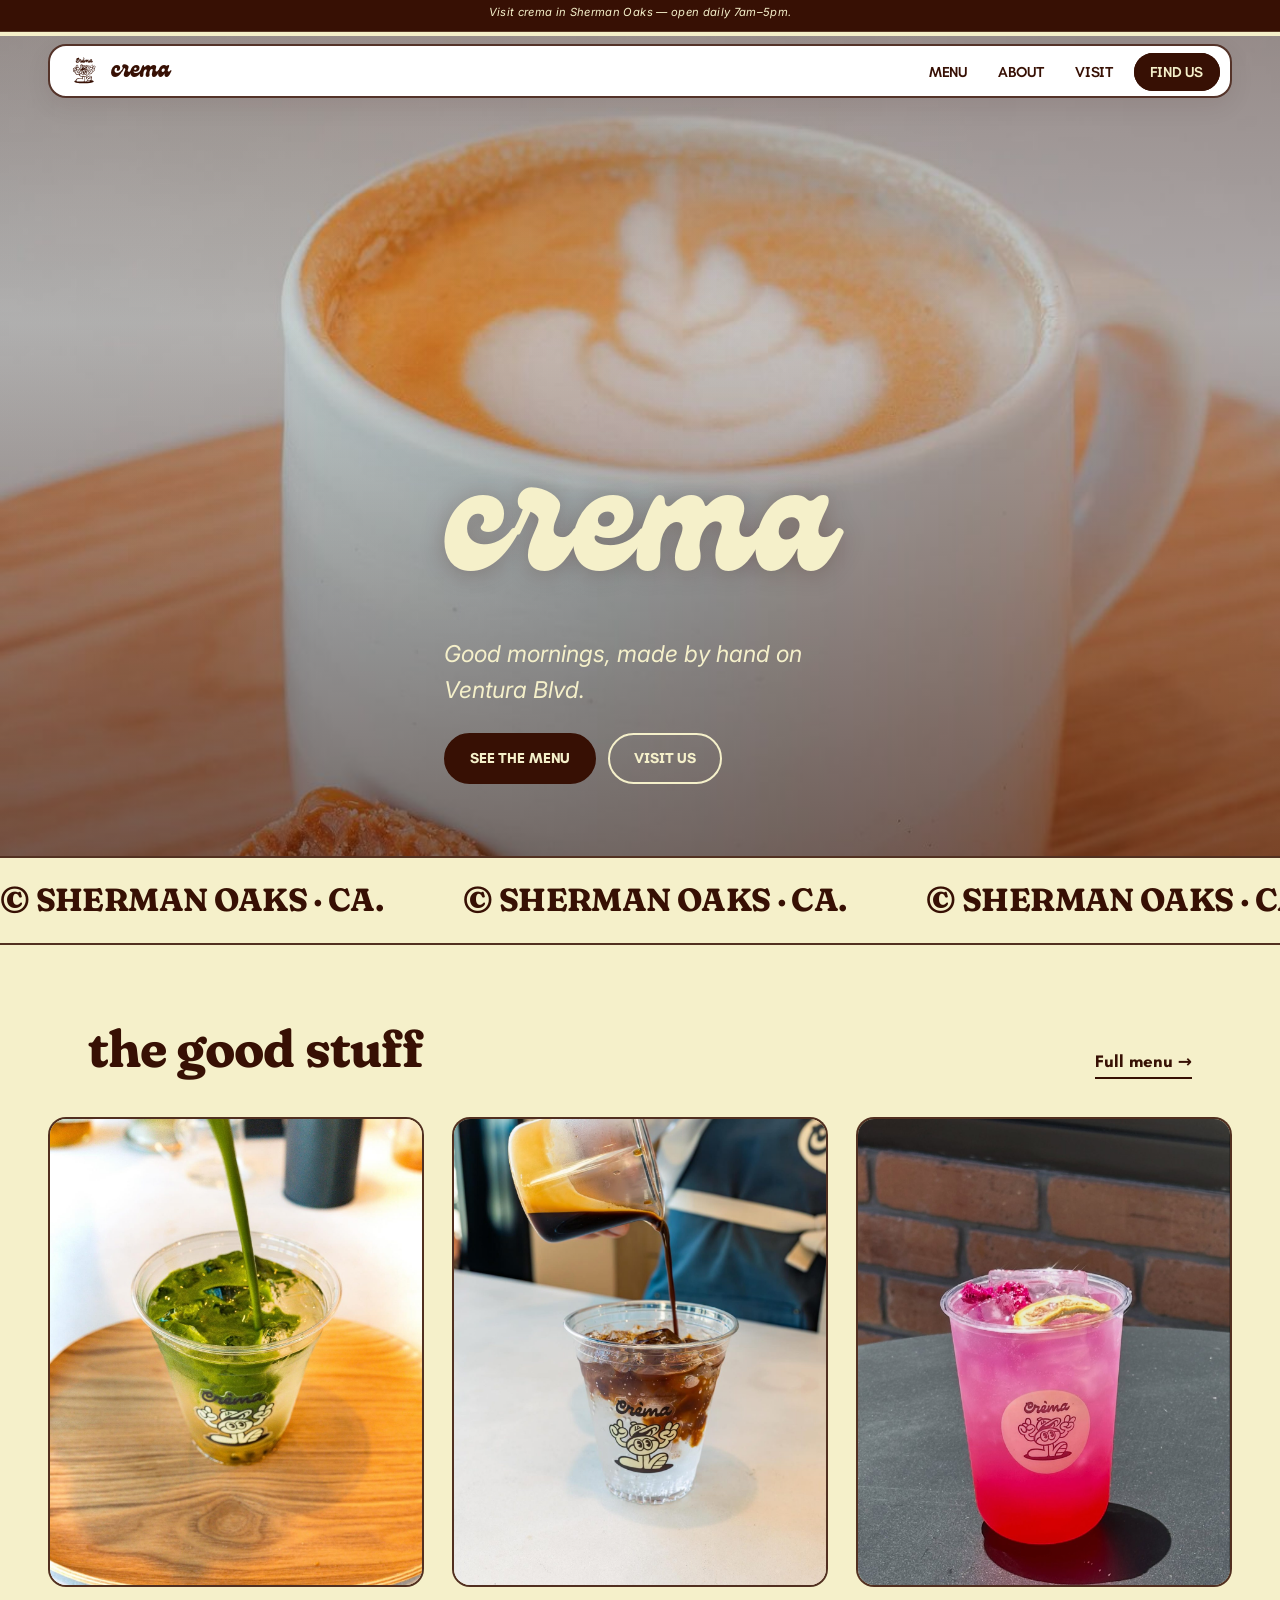
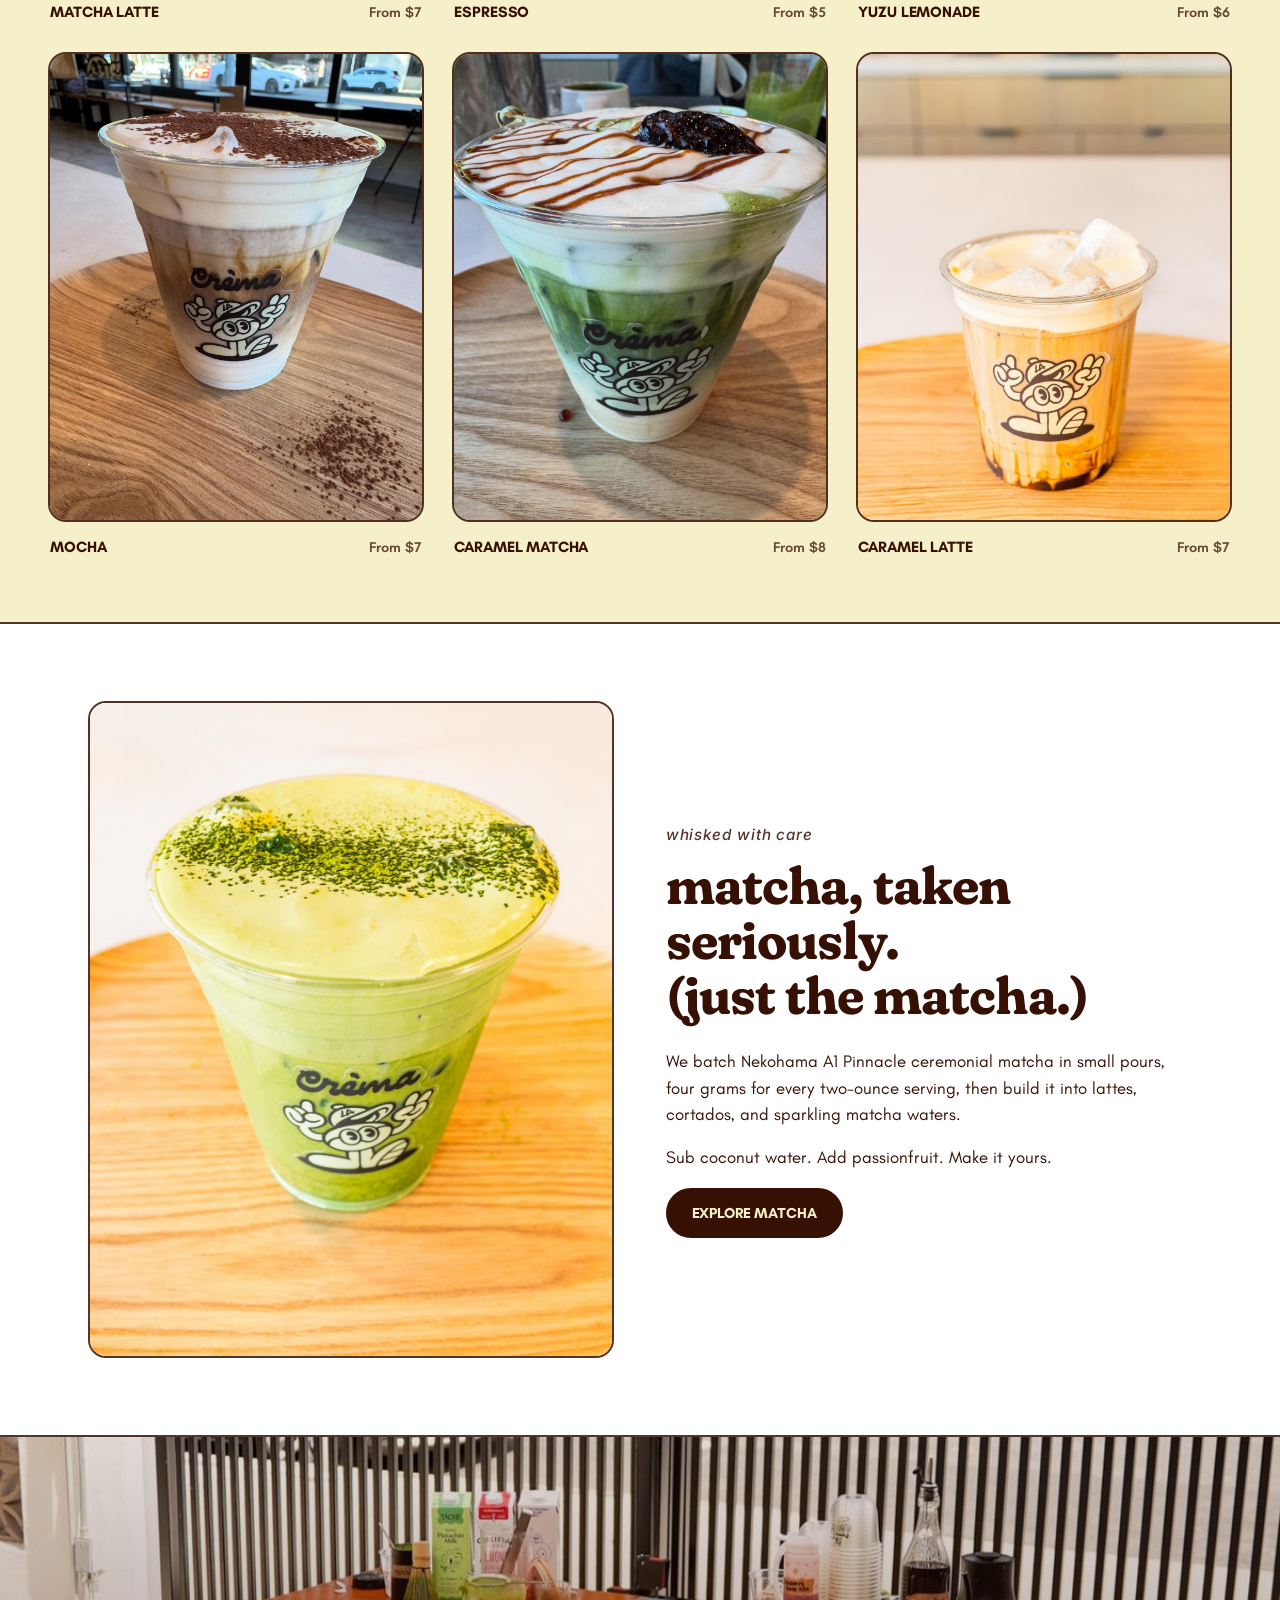
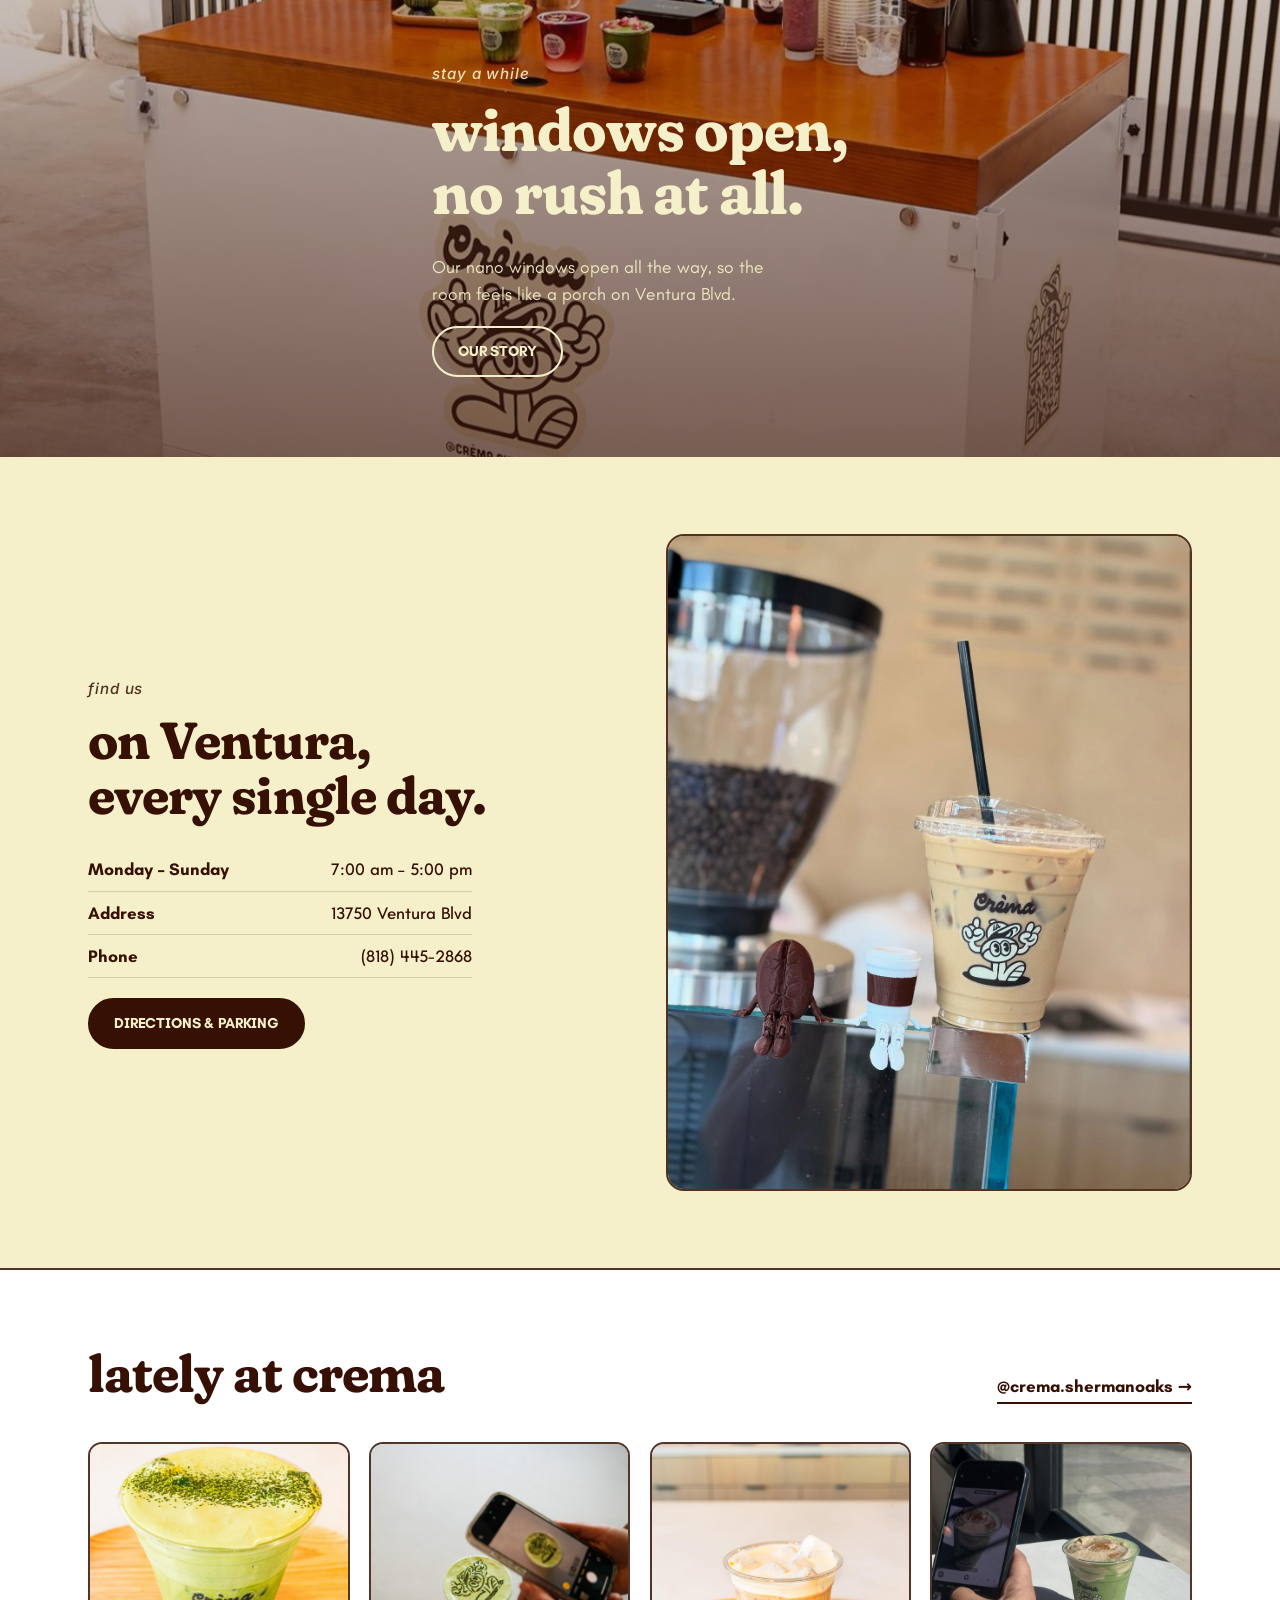
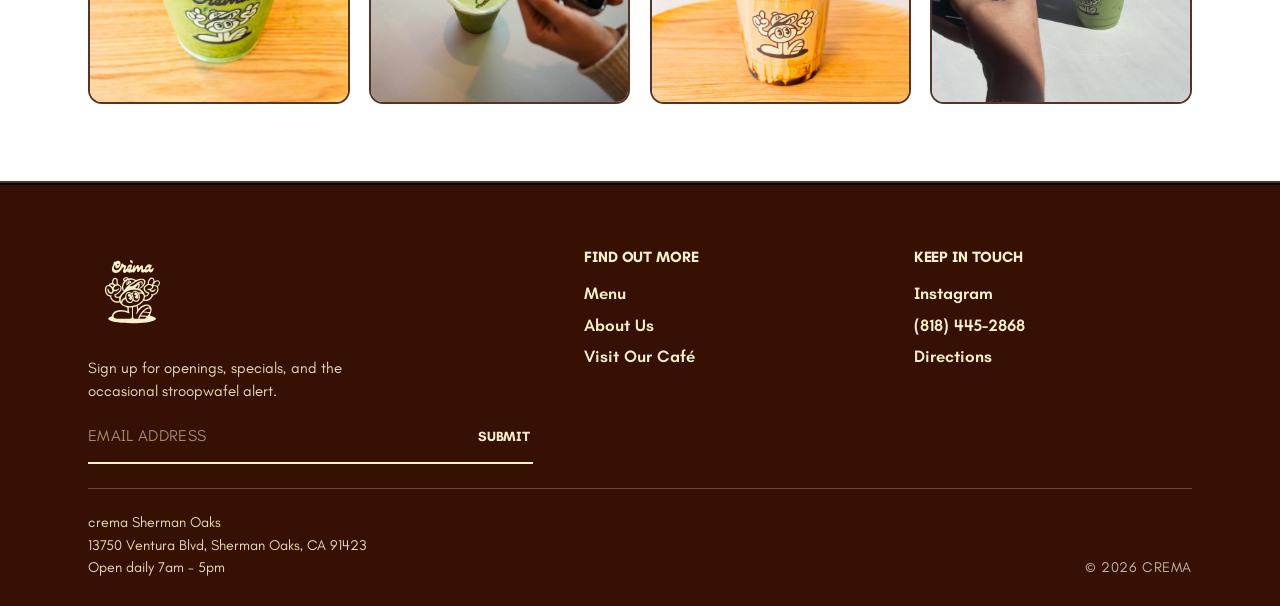
==== refresh/index.html @ 6b0bc4c7 "Split control/refresh A/B variants and polish the refresh UI - Keep the original site as /control/ (" ====
<!DOCTYPE html>
<html lang="en">
<head>
  <meta charset="UTF-8" />
  <meta name="viewport" content="width=device-width, initial-scale=1" />
  <title>crema · Sherman Oaks</title>
  <meta name="description" content="Visit crema in Sherman Oaks. Exceptional espresso, ceremonial matcha, and tea, poured with care at 13750 Ventura Blvd." />
  <link rel="icon" type="image/svg+xml" href="../assets/logo/letter-mark-mahogany.svg" />
  <link rel="stylesheet" href="css/styles.css" />
</head>
<body class="page-home">

  <!-- Announcement bar (cafe-matcha reference) -->
  <div class="announcement-bar" data-announcement-bar>
    <div class="announcement-bar__inner">
      <div class="announcement-bar__announcements">
        <div class="announcement is-active">
          <a href="visit.html" class="announcement__link">
            <em>Visit crema in Sherman Oaks — open daily 7am–5pm.</em>
          </a>
        </div>
        <div class="announcement">
          <a href="menu.html#matcha" class="announcement__link">
            <em>Ceremonial Nekohama matcha, whisked to order.</em>
          </a>
        </div>
        <div class="announcement">
          <a href="https://www.instagram.com/crema.shermanoaks/" class="announcement__link" target="_blank" rel="noopener">
            <em>Follow along @crema.shermanoaks</em>
          </a>
        </div>
      </div>
      <div class="announcement-bar__controls">
        <button type="button" class="announcement-btn" data-announcement-prev aria-label="Previous announcement">
          <svg width="18" height="18" viewBox="0 0 24 24" fill="none" stroke="currentColor" stroke-width="2" aria-hidden="true"><polyline points="15 18 9 12 15 6"></polyline></svg>
        </button>
        <button type="button" class="announcement-btn" data-announcement-next aria-label="Next announcement">
          <svg width="18" height="18" viewBox="0 0 24 24" fill="none" stroke="currentColor" stroke-width="2" aria-hidden="true"><polyline points="9 18 15 12 9 6"></polyline></svg>
        </button>
      </div>
    </div>
  </div>

  <header class="site-header">
    <nav class="navbar" aria-label="Main">
      <a class="brand" href="index.html">
        <img src="../assets/logo/combination-mark-mahogany.svg" alt="" aria-hidden="true" />
        <span class="brand-name">crema</span>
      </a>
      <button class="nav-toggle" aria-expanded="false" aria-controls="nav-links">Menu</button>
      <ul class="nav-links" id="nav-links">
        <li><a href="menu.html">Menu</a></li>
        <li><a href="about.html">About</a></li>
        <li><a href="visit.html">Visit</a></li>
        <li><a class="nav-cta" href="visit.html">Find Us</a></li>
      </ul>
    </nav>
  </header>

  <main>

    <!-- Full-bleed hero -->
    <section class="hero-bleed">
      <div class="hero-bleed__media">
        <img
          src="../assets/img/drink-flatwhite-stroopwafel.jpg"
          alt="A flat white with latte art beside a stroopwafel"
          width="1600"
          height="2000"
          fetchpriority="high"
        />
      </div>
      <div class="hero-bleed__shade" aria-hidden="true"></div>
      <div class="hero-bleed__content wrap">
        <h1 class="hero-bleed__brand brandmark">crema</h1>
        <p class="hero-bleed__lede">Good mornings, made by hand on Ventura Blvd.</p>
        <div class="btn-row">
          <a class="btn btn-solid" href="menu.html">See the menu</a>
          <a class="btn btn-ghost-light" href="visit.html">Visit us</a>
        </div>
      </div>
    </section>

    <!-- Scrolling banner -->
    <section class="scrolling-banner" aria-hidden="true">
      <div class="marquee">
        <div class="marquee-track">
          <div class="marquee-group">
            <span>© sherman oaks · ca.</span>
            <span>© sherman oaks · ca.</span>
            <span>© sherman oaks · ca.</span>
            <span>© sherman oaks · ca.</span>
            <span>© sherman oaks · ca.</span>
            <span>© sherman oaks · ca.</span>
            <span>© sherman oaks · ca.</span>
            <span>© sherman oaks · ca.</span>
          </div>
          <div class="marquee-group" aria-hidden="true">
            <span>© sherman oaks · ca.</span>
            <span>© sherman oaks · ca.</span>
            <span>© sherman oaks · ca.</span>
            <span>© sherman oaks · ca.</span>
            <span>© sherman oaks · ca.</span>
            <span>© sherman oaks · ca.</span>
            <span>© sherman oaks · ca.</span>
            <span>© sherman oaks · ca.</span>
          </div>
        </div>
      </div>
    </section>

    <!-- Featured drinks — product list / carousel -->
    <section class="section featured-collection">
      <div class="wrap">
        <div class="section-head">
          <h2>the good stuff</h2>
          <a class="more" href="menu.html">Full menu →</a>
        </div>
      </div>
      <div class="product-carousel" data-product-carousel>
        <div class="product-carousel__controls">
          <button type="button" class="carousel-btn" data-carousel-prev aria-label="Previous">
            <svg width="20" height="20" viewBox="0 0 24 24" fill="none" stroke="currentColor" stroke-width="2" aria-hidden="true"><polyline points="15 18 9 12 15 6"></polyline></svg>
          </button>
          <button type="button" class="carousel-btn" data-carousel-next aria-label="Next">
            <svg width="20" height="20" viewBox="0 0 24 24" fill="none" stroke="currentColor" stroke-width="2" aria-hidden="true"><polyline points="9 18 15 12 9 6"></polyline></svg>
          </button>
        </div>
        <div class="product-list product-list--per-row-3 product-list--per-row-mob-1 product-list--image-shape-portrait-45" data-carousel-track>
          <a class="product-block reveal" href="menu.html#matcha">
            <div class="product-block__image">
              <img src="../assets/img/drink-matcha-pour.jpg" alt="Ceremonial matcha being poured over ice" />
            </div>
            <div class="product-block__info">
              <h3 class="product-block__title">Matcha Latte</h3>
              <p class="product-block__meta">From $7</p>
            </div>
          </a>
          <a class="product-block reveal" href="menu.html#espresso">
            <div class="product-block__image">
              <img src="../assets/img/craft-espresso-pour.jpg" alt="A barista pouring a double espresso over ice" />
            </div>
            <div class="product-block__info">
              <h3 class="product-block__title">Espresso</h3>
              <p class="product-block__meta">From $5</p>
            </div>
          </a>
          <a class="product-block reveal" href="menu.html#tea">
            <div class="product-block__image">
              <img src="../assets/img/drink-pink-lemonade.jpg" alt="A bright pink yuzu lemonade with dried citrus" />
            </div>
            <div class="product-block__info">
              <h3 class="product-block__title">Yuzu Lemonade</h3>
              <p class="product-block__meta">From $6</p>
            </div>
          </a>
          <a class="product-block reveal" href="menu.html#espresso">
            <div class="product-block__image">
              <img src="../assets/img/drink-mocha-dusted.jpg" alt="An iced mocha dusted with cocoa" />
            </div>
            <div class="product-block__info">
              <h3 class="product-block__title">Mocha</h3>
              <p class="product-block__meta">From $7</p>
            </div>
          </a>
          <a class="product-block reveal" href="menu.html#matcha">
            <div class="product-block__image">
              <img src="../assets/img/drink-matcha-caramel-swirl.jpg" alt="A layered iced matcha with caramel drizzle" />
            </div>
            <div class="product-block__info">
              <h3 class="product-block__title">Caramel Matcha</h3>
              <p class="product-block__meta">From $8</p>
            </div>
          </a>
          <a class="product-block reveal" href="menu.html#espresso">
            <div class="product-block__image">
              <img src="../assets/img/drink-caramel-iced.jpg" alt="An iced caramel latte" />
            </div>
            <div class="product-block__info">
              <h3 class="product-block__title">Caramel Latte</h3>
              <p class="product-block__meta">From $7</p>
            </div>
          </a>
        </div>
      </div>
    </section>

    <!-- Matcha story -->
    <section class="section alt">
      <div class="wrap split">
        <div class="photo reveal">
          <img src="../assets/img/drink-matcha-dusted.jpg" alt="Iced matcha dusted with green tea powder" />
        </div>
        <div>
          <span class="kicker">whisked with care</span>
          <h2>matcha, taken seriously.<br />(just the matcha.)</h2>
          <p>We batch Nekohama A1 Pinnacle ceremonial matcha in small pours, four grams for every two-ounce serving, then build it into lattes, cortados, and sparkling matcha waters.</p>
          <p>Sub coconut water. Add passionfruit. Make it yours.</p>
          <a class="btn btn-solid" href="menu.html#matcha">Explore matcha</a>
        </div>
      </div>
    </section>

    <!-- Atmosphere band -->
    <section class="image-band">
      <div class="image-band__media">
        <img src="../assets/img/space-crema-cart.jpg" alt="The crema espresso cart outside the cafe" />
      </div>
      <div class="image-band__shade" aria-hidden="true"></div>
      <div class="image-band__content wrap">
        <span class="kicker light">stay a while</span>
        <h2>windows open,<br />no rush at all.</h2>
        <p>Our nano windows open all the way, so the room feels like a porch on Ventura Blvd.</p>
        <a class="btn btn-ghost-light" href="about.html">Our story</a>
      </div>
    </section>

    <!-- Visit teaser -->
    <section class="section">
      <div class="wrap split">
        <div>
          <span class="kicker">find us</span>
          <h2>on Ventura,<br />every single day.</h2>
          <ul class="hours">
            <li><strong>Monday – Sunday</strong><span>7:00 am – 5:00 pm</span></li>
            <li><strong>Address</strong><span>13750 Ventura Blvd</span></li>
            <li><strong>Phone</strong><span>(818) 445-2868</span></li>
          </ul>
          <a class="btn btn-solid" href="visit.html">Directions &amp; parking</a>
        </div>
        <div class="photo reveal">
          <img src="../assets/img/drink-iced-latte-counter.jpg" alt="An iced latte on the counter" />
        </div>
      </div>
    </section>

    <!-- Instagram strip -->
    <section class="section alt">
      <div class="wrap">
        <div class="section-head">
          <h2>lately at crema</h2>
          <a class="more" href="https://www.instagram.com/crema.shermanoaks/" target="_blank" rel="noopener">@crema.shermanoaks →</a>
        </div>
        <div class="strip">
          <a href="https://www.instagram.com/crema.shermanoaks/" target="_blank" rel="noopener"><img src="../assets/img/drink-matcha-dusted.jpg" alt="Iced matcha dusted with green tea powder" /></a>
          <a href="https://www.instagram.com/crema.shermanoaks/" target="_blank" rel="noopener"><img src="../assets/img/moment-matcha-photo.jpg" alt="A guest photographing their matcha" /></a>
          <a href="https://www.instagram.com/crema.shermanoaks/" target="_blank" rel="noopener"><img src="../assets/img/drink-caramel-iced.jpg" alt="An iced caramel latte" /></a>
          <a href="https://www.instagram.com/crema.shermanoaks/" target="_blank" rel="noopener"><img src="../assets/img/moment-phone-drink.jpg" alt="A drink photographed on a phone" /></a>
        </div>
      </div>
    </section>

  </main>

  <footer class="site-footer">
    <div class="footer-texture" aria-hidden="true"></div>
    <div class="wrap footer-inner">
      <div class="footer-main">
        <div class="footer-brand">
          <img src="../assets/logo/combination-mark-cream.svg" alt="crema" />
          <div class="newsletter">
            <p>Sign up for openings, specials, and the occasional stroopwafel alert.</p>
            <form>
              <input id="newsletter-email" type="email" placeholder="Email address" required aria-label="Email" />
              <button type="submit">Submit</button>
            </form>
          </div>
        </div>
        <div class="footer-col">
          <h4>Find Out More</h4>
          <ul>
            <li><a href="menu.html">Menu</a></li>
            <li><a href="about.html">About Us</a></li>
            <li><a href="visit.html">Visit Our Café</a></li>
          </ul>
        </div>
        <div class="footer-col">
          <h4>Keep In Touch</h4>
          <ul>
            <li><a href="https://www.instagram.com/crema.shermanoaks/" target="_blank" rel="noopener">Instagram</a></li>
            <li><a href="tel:+18184452868">(818) 445-2868</a></li>
            <li><a href="visit.html">Directions</a></li>
          </ul>
        </div>
      </div>
      <div class="footer-legal">
        <address>
          crema Sherman Oaks<br />
          13750 Ventura Blvd, Sherman Oaks, CA 91423<br />
          Open daily 7am – 5pm
        </address>
        <span class="copyright">© 2026 crema</span>
      </div>
    </div>
  </footer>

  <script src="js/main.js"></script>
</body>
</html>
---- refresh/css/styles.css ----
/* ============================================================
   crema · Sherman Oaks
   Hierarchy informed by cafe-matcha.com (announcement → header →
   full-bleed hero → scrolling banner → product list → footer),
   kept in crema's cream / mahogany system.
   ============================================================ */

/* ---------- Fonts ----------
   Fraunces carries the headings. It ships here as a variable font with the
   optical-size and weight axes live, while SOFT and WONK are baked in at
   100 and 1: those two are a brand decision, not something that should vary
   per element, and pinning them cut the file from 114KB to 73KB.

   SOFT 100 / WONK 1 is a deliberately different cut of Fraunces from the
   one on salonhestia.com (SOFT 0 / WONK 0), which is sharp and restrained.
   This one is rounded with canted terminals, so it rhymes with Genty's
   groovy wordmark and the mascot instead of reading as the same brand. */
@font-face {
  font-family: "Fraunces";
  src: url("../../assets/fonts/Fraunces.woff2") format("woff2");
  font-weight: 400 800;
  font-style: normal;
  font-display: swap;
}
/* Genty is the wordmark, and only the wordmark. It is a single-weight
   display face with no accented glyphs, so it is not a working heading
   font. Keeping it to the logo lockup is also what keeps its footprint
   smallest, which matters given it is licensed separately from the rest. */
@font-face {
  font-family: "Genty";
  src: url("../../assets/fonts/Genty.woff2") format("woff2");
  font-weight: 400;
  font-display: swap;
}
@font-face {
  font-family: "Teachers";
  src: url("../../assets/fonts/Teachers.woff2") format("woff2");
  font-weight: 400 800;
  font-style: normal;
  font-display: swap;
}
@font-face {
  font-family: "Teachers";
  src: url("../../assets/fonts/Teachers-Italic.woff2") format("woff2");
  font-weight: 400 800;
  font-style: italic;
  font-display: swap;
}
@font-face {
  font-family: "Inter Italic";
  src: url("../../assets/fonts/Inter-Italic.woff2") format("woff2");
  font-weight: 100 900;
  font-style: italic;
  font-display: swap;
}

/* ---------- Tokens ---------- */
:root {
  --cream: #F5F0CA;
  --mahogany: #371004;
  --white: #FFFFFF;
  --black: #000000;

  --ink: var(--mahogany);
  --line: rgba(55, 16, 4, 0.16);
  --line-strong: rgba(55, 16, 4, 0.85);

  --font-display: "Fraunces", Georgia, "Times New Roman", serif;
  --font-brand: "Genty", "Fraunces", Georgia, serif;
  --font-body: "Teachers", system-ui, sans-serif;
  --font-accent: "Inter Italic", "Teachers", sans-serif;

  --radius-lg: 18px;
  --radius-md: 14px;
  --radius-pill: 999px;

  --pad: clamp(1.25rem, 4vw, 3rem);
  --maxw: 1200px;
  --header-offset: 4.75rem;
}

/* ---------- Reset-ish ---------- */
*, *::before, *::after { box-sizing: border-box; }
html { scroll-behavior: smooth; }
body {
  margin: 0;
  background: var(--cream);
  color: var(--ink);
  font-family: var(--font-body);
  font-size: 1.0625rem;
  line-height: 1.55;
  -webkit-font-smoothing: antialiased;
}
img { max-width: 100%; display: block; }
a { color: inherit; }
button { font: inherit; color: inherit; }
h1, h2, h3, h4 {
  margin: 0 0 0.5em;
  font-family: var(--font-display);
  font-weight: 700;
  font-optical-sizing: auto;
  line-height: 1.05;
  letter-spacing: -0.015em;
}
h1 { letter-spacing: -0.022em; }
h2 { letter-spacing: -0.018em; }
h3, h4 { line-height: 1.15; letter-spacing: -0.01em; }
p { margin: 0 0 1em; }

.wrap { max-width: var(--maxw); margin-inline: auto; padding-inline: var(--pad); }

::selection { background: var(--mahogany); color: var(--cream); }

/* ---------- Type helpers ---------- */
.display {
  font-family: var(--font-display);
  font-weight: 700;
  font-optical-sizing: auto;
  letter-spacing: -0.02em;
}
.brandmark {
  font-family: var(--font-brand);
  font-weight: 400;
  letter-spacing: 0.01em;
}
.kicker {
  font-family: var(--font-accent);
  font-style: italic;
  font-weight: 500;
  font-size: 0.95rem;
  letter-spacing: 0.06em;
  text-transform: none;
  opacity: 0.85;
  margin-bottom: 0.75rem;
  display: inline-block;
}
.kicker.light { color: var(--cream); opacity: 0.9; }

/* ============================================================
   Announcement bar
   ============================================================ */
.announcement-bar {
  background: var(--mahogany);
  color: var(--cream);
  position: relative;
  z-index: 60;
  border-bottom: 1px solid rgba(245, 240, 202, 0.18);
}
.announcement-bar__inner {
  position: relative;
  max-width: var(--maxw);
  margin-inline: auto;
  padding: 0.35rem var(--pad);
  text-align: center;
  min-height: 1.75rem;
  display: flex;
  align-items: center;
  justify-content: center;
}
.announcement-bar__announcements {
  position: relative;
  min-height: 1.15em;
  width: 100%;
}
.announcement {
  position: absolute;
  inset: 0;
  display: flex;
  align-items: center;
  justify-content: center;
  opacity: 0;
  visibility: hidden;
  transform: translateY(6px);
  transition: opacity 0.35s ease, transform 0.35s ease, visibility 0s 0.35s;
}
.announcement.is-active {
  position: relative;
  opacity: 1;
  visibility: visible;
  transform: none;
  transition: opacity 0.45s ease 0.1s, transform 0.45s ease 0.1s;
}
.announcement__link {
  color: inherit;
  text-decoration: none;
  font-family: var(--font-accent);
  font-style: italic;
  font-size: 0.7rem;
  letter-spacing: 0.03em;
  line-height: 1.2;
}
.announcement__link:hover { opacity: 0.85; }
.announcement-bar__controls {
  position: absolute;
  inset: 0;
  display: flex;
  align-items: center;
  justify-content: space-between;
  padding-inline: 0.35rem;
  pointer-events: none;
  opacity: 0;
  transition: opacity 0.15s ease;
}
.announcement-bar__inner:hover .announcement-bar__controls,
.announcement-bar__inner:focus-within .announcement-bar__controls {
  opacity: 1;
}
.announcement-btn {
  pointer-events: auto;
  background: none;
  border: 0;
  padding: 0.35rem;
  cursor: pointer;
  color: var(--cream);
  display: grid;
  place-items: center;
}
.announcement-btn:hover { opacity: 0.7; }

/* ============================================================
   Header — sticky rounded bar (cafe-matcha pageheader nod)
   ============================================================ */
.site-header {
  position: sticky;
  top: 0.65rem;
  z-index: 50;
  padding-inline: var(--pad);
  /* Clear air between announcement bar and the menu pill. */
  margin-top: 0.75rem;
  margin-bottom: 0.65rem;
}
/* Pull the home hero up under the sticky header, café-matcha style. */
.page-home .site-header {
  margin-bottom: 0;
}
.page-home main {
  /* Cover header block + the air gap under the announcement. */
  margin-top: calc(-1 * (3.15rem + 0.75rem));
}
.navbar {
  max-width: var(--maxw);
  margin-inline: auto;
  background: var(--white);
  border: 2px solid var(--line-strong);
  border-radius: var(--radius-lg);
  display: flex;
  align-items: center;
  gap: 1rem;
  padding: 0.45rem 0.65rem 0.45rem 1rem;
  box-shadow: 0 8px 24px rgba(55, 16, 4, 0.08);
}
.navbar .brand {
  display: flex;
  align-items: center;
  gap: 0.55rem;
  text-decoration: none;
}
.navbar .brand img { height: 36px; width: auto; }
.navbar .brand .brand-name {
  font-family: var(--font-brand);
  font-size: 1.45rem;
  line-height: 1;
  /* Optical centring against nav link ink. */
  transform: translateY(2px);
}
.nav-links {
  display: flex;
  align-items: center;
  gap: 0.15rem;
  margin-left: auto;
  list-style: none;
  padding: 0;
  margin-block: 0;
}
.nav-links a {
  text-decoration: none;
  font-weight: 600;
  font-size: 0.92rem;
  letter-spacing: -0.01em;
  text-transform: uppercase;
  padding: 0.5rem 0.9rem;
  border-radius: var(--radius-pill);
  transition: background 0.18s ease, color 0.18s ease;
}
.nav-links a:hover { background: rgba(55, 16, 4, 0.06); }
.nav-links a.active { background: var(--mahogany); color: var(--cream); }
.nav-cta {
  margin-left: 0.25rem;
  background: var(--mahogany);
  color: var(--cream) !important;
  border: 2px solid var(--mahogany);
}
.nav-links a.nav-cta:hover {
  background: var(--black);
  border-color: var(--black);
  color: var(--white) !important;
}

.nav-toggle {
  display: none;
  margin-left: auto;
  background: none;
  border: 2px solid var(--line-strong);
  border-radius: var(--radius-pill);
  font: inherit;
  font-weight: 700;
  text-transform: uppercase;
  letter-spacing: -0.01em;
  font-size: 0.85rem;
  color: var(--ink);
  padding: 0.45rem 1rem;
  cursor: pointer;
}

@media (max-width: 820px) {
  .nav-toggle { display: inline-block; }
  .nav-links {
    display: none;
    position: absolute;
    left: var(--pad);
    right: var(--pad);
    top: calc(100% + 0.5rem);
    flex-direction: column;
    align-items: stretch;
    background: var(--white);
    border: 2px solid var(--line-strong);
    border-radius: var(--radius-lg);
    padding: 0.75rem;
    box-shadow: 0 12px 28px rgba(55, 16, 4, 0.12);
  }
  .navbar { position: relative; }
  .nav-links.open { display: flex; }
  .nav-links a { padding: 0.8rem 1rem; text-align: center; }
  .page-home main {
    margin-top: calc(-1 * (3rem + 0.75rem));
  }
}

/* ============================================================
   Full-bleed hero
   ============================================================ */
.hero-bleed {
  position: relative;
  min-height: min(92vh, 820px);
  display: grid;
  align-items: end;
  color: var(--cream);
  overflow: hidden;
}
.hero-bleed__media {
  position: absolute;
  inset: 0;
}
.hero-bleed__media img {
  width: 100%;
  height: 100%;
  object-fit: cover;
  object-position: center 40%;
}
.hero-bleed__shade {
  position: absolute;
  inset: 0;
  background:
    linear-gradient(180deg, rgba(55, 16, 4, 0.28) 0%, rgba(55, 16, 4, 0.12) 35%, rgba(55, 16, 4, 0.55) 100%),
    radial-gradient(ellipse at 30% 20%, rgba(245, 240, 202, 0.12), transparent 50%);
}
.hero-bleed__content {
  position: relative;
  z-index: 1;
  padding-block: clamp(5.5rem, 14vh, 8rem) clamp(2.5rem, 6vw, 4.5rem);
  max-width: var(--maxw);
}
.hero-bleed__brand {
  font-size: clamp(4.5rem, 16vw, 9.5rem);
  line-height: 0.85;
  margin: 0 0 0.2em;
  color: var(--cream);
  text-shadow: 0 2px 24px rgba(55, 16, 4, 0.25);
  animation: hero-rise 0.9s cubic-bezier(0.16, 1, 0.3, 1) both;
}
.hero-bleed__lede {
  font-family: var(--font-accent);
  font-style: italic;
  font-size: clamp(1.15rem, 2.2vw, 1.45rem);
  max-width: 28ch;
  margin: 0 0 1.5rem;
  animation: hero-rise 0.9s cubic-bezier(0.16, 1, 0.3, 1) 0.12s both;
}
.hero-bleed .btn-row {
  animation: hero-rise 0.9s cubic-bezier(0.16, 1, 0.3, 1) 0.22s both;
}
@keyframes hero-rise {
  from { opacity: 0; transform: translateY(18px); }
  to { opacity: 1; transform: none; }
}

/* ============================================================
   Scrolling banner / marquee
   ============================================================ */
.scrolling-banner {
  background: var(--cream);
  border-block: 2px solid var(--line-strong);
  overflow: hidden;
}
.marquee {
  padding-block: 1.1rem;
}
.marquee-track {
  display: flex;
  width: max-content;
  /* Slower crawl — café matcha-style presence without the rush. */
  animation: marquee-scroll 55s linear infinite;
  will-change: transform;
}
.marquee-group {
  display: flex;
  gap: 5rem;
  padding-right: 5rem;
  flex-shrink: 0;
}
.marquee-group span {
  font-family: var(--font-display);
  font-weight: 700;
  font-size: clamp(1.5rem, 3.2vw, 2rem);
  letter-spacing: -0.02em;
  text-transform: uppercase;
  white-space: nowrap;
}
@keyframes marquee-scroll {
  from { transform: translateX(0); }
  to { transform: translateX(-50%); }
}
@media (prefers-reduced-motion: reduce) {
  .marquee-track { animation: none; }
  .hero-bleed__brand,
  .hero-bleed__lede,
  .hero-bleed .btn-row { animation: none; }
}

/* ============================================================
   Buttons
   ============================================================ */
.btn-row { display: flex; gap: 0.75rem; flex-wrap: wrap; margin-top: 1.5rem; }
.btn {
  display: inline-block;
  text-decoration: none;
  font-weight: 700;
  font-size: 0.92rem;
  letter-spacing: -0.01em;
  text-transform: uppercase;
  padding: 0.75rem 1.5rem;
  border-radius: var(--radius-pill);
  border: 2px solid var(--mahogany);
  transition: transform 0.15s ease, background 0.18s ease, color 0.18s ease, border-color 0.18s ease;
}
.btn:hover { transform: translateY(-2px); }
.btn-solid { background: var(--mahogany); color: var(--cream); }
.btn-solid:hover { background: var(--black); border-color: var(--black); color: var(--white); }
.btn-ghost { background: transparent; color: var(--mahogany); }
.btn-ghost:hover { background: var(--white); }
.btn-ghost-light {
  background: transparent;
  color: var(--cream);
  border-color: var(--cream);
}
.btn-ghost-light:hover {
  background: var(--cream);
  color: var(--mahogany);
}

/* ============================================================
   Sections
   ============================================================ */
.section { padding-block: clamp(2.5rem, 6vw, 5rem); }
.section-head {
  display: flex;
  align-items: baseline;
  justify-content: space-between;
  gap: 1rem;
  margin-bottom: clamp(1.5rem, 3vw, 2.5rem);
}
.section-head h2 {
  font-size: clamp(2rem, 4.5vw, 3.25rem);
  margin: 0;
}
.section-head .more {
  font-weight: 700;
  text-decoration: none;
  border-bottom: 2px solid var(--mahogany);
  padding-bottom: 2px;
  white-space: nowrap;
}
.section-head .more:hover { color: var(--black); }

.alt { background: var(--white); border-block: 2px solid var(--line-strong); }

/* Featured collection / product list */
.featured-collection { padding-bottom: clamp(2rem, 5vw, 4rem); }
.product-carousel {
  position: relative;
  max-width: 1440px;
  margin-inline: auto;
  padding-inline: var(--pad);
}
.product-carousel__controls {
  display: none;
  justify-content: flex-end;
  gap: 0.4rem;
  margin-bottom: 0.85rem;
}
.carousel-btn {
  width: 2.5rem;
  height: 2.5rem;
  border-radius: 50%;
  border: 2px solid var(--line-strong);
  background: var(--white);
  display: grid;
  place-items: center;
  cursor: pointer;
  transition: background 0.15s ease, color 0.15s ease;
}
.carousel-btn:hover {
  background: var(--mahogany);
  color: var(--cream);
  border-color: var(--mahogany);
}
.product-list {
  display: grid;
  grid-template-columns: repeat(3, 1fr);
  gap: clamp(1rem, 2.2vw, 2rem);
}
.product-list--image-shape-portrait-45 .product-block__image {
  aspect-ratio: 4 / 5;
}
.product-block {
  text-decoration: none;
  color: inherit;
  display: block;
  min-width: 0;
  transition: transform 0.2s ease;
}
.product-block:hover { transform: translateY(-4px); }
.product-block__image {
  border-radius: var(--radius-lg);
  overflow: hidden;
  background: rgba(55, 16, 4, 0.06);
  border: 2px solid var(--line-strong);
}
.product-block__image img {
  width: 100%;
  height: 100%;
  object-fit: cover;
  transition: transform 0.45s ease;
}
.product-block:hover .product-block__image img { transform: scale(1.03); }
.product-block__info {
  display: flex;
  align-items: baseline;
  justify-content: space-between;
  gap: 0.75rem;
  padding: 0.9rem 0.15rem 0;
}
.product-block__title {
  font-family: var(--font-body);
  font-size: 0.95rem;
  font-weight: 700;
  text-transform: uppercase;
  letter-spacing: -0.01em;
  margin: 0;
}
.product-block__meta {
  margin: 0;
  font-size: 0.9rem;
  font-weight: 600;
  opacity: 0.75;
  white-space: nowrap;
}

@media (max-width: 820px) {
  .product-carousel__controls { display: flex; }
  .product-list {
    display: flex;
    gap: 1rem;
    overflow-x: auto;
    scroll-snap-type: x mandatory;
    scroll-behavior: smooth;
    padding-bottom: 0.5rem;
    margin-inline: calc(var(--pad) * -1);
    padding-inline: var(--pad);
    -webkit-overflow-scrolling: touch;
    scrollbar-width: none;
  }
  .product-list::-webkit-scrollbar { display: none; }
  .product-list--per-row-mob-1 .product-block {
    flex: 0 0 78%;
    scroll-snap-align: start;
  }
}

/* Split feature */
.split {
  display: grid;
  grid-template-columns: 1fr 1fr;
  gap: clamp(1.5rem, 4vw, 4rem);
  align-items: center;
}
.split .photo {
  border-radius: var(--radius-lg);
  border: 2px solid var(--line-strong);
  overflow: hidden;
}
.split .photo img { width: 100%; aspect-ratio: 4 / 5; object-fit: cover; }
.split h2 {
  font-size: clamp(2rem, 4.5vw, 3.25rem);
}
.split .flip { order: -1; }
@media (max-width: 820px) {
  .split { grid-template-columns: 1fr; }
  .split .flip { order: 0; }
}

/* Full-bleed image band (second overlay section) */
.image-band {
  position: relative;
  min-height: min(70vh, 620px);
  display: grid;
  align-items: end;
  color: var(--cream);
  overflow: hidden;
}
.image-band__media {
  position: absolute;
  inset: 0;
}
.image-band__media img {
  width: 100%;
  height: 100%;
  object-fit: cover;
}
.image-band__shade {
  position: absolute;
  inset: 0;
  background: linear-gradient(180deg, rgba(55, 16, 4, 0.15) 0%, rgba(55, 16, 4, 0.62) 100%);
}
.image-band__content {
  position: relative;
  z-index: 1;
  padding-block: clamp(3rem, 8vw, 5rem);
}
.image-band__content h2 {
  font-size: clamp(2.25rem, 5vw, 3.75rem);
  color: var(--cream);
  max-width: 16ch;
}
.image-band__content p {
  max-width: 36ch;
  font-size: 1.1rem;
  opacity: 0.92;
}

/* Hours mini-table */
.hours {
  list-style: none;
  margin: 1.25rem 0;
  padding: 0;
  max-width: 24rem;
}
.hours li {
  display: flex;
  justify-content: space-between;
  padding: 0.5rem 0;
  border-bottom: 1px solid var(--line);
  font-weight: 500;
}
.hours li strong { font-weight: 700; }

/* Gallery strip */
.strip {
  display: grid;
  grid-template-columns: repeat(4, 1fr);
  gap: clamp(0.75rem, 1.5vw, 1.25rem);
}
.strip a {
  border-radius: var(--radius-md);
  border: 2px solid var(--line-strong);
  overflow: hidden;
  transition: transform 0.18s ease;
}
.strip a:hover { transform: rotate(-1.5deg) scale(1.02); }
.strip img { aspect-ratio: 1; object-fit: cover; width: 100%; }
@media (max-width: 820px) { .strip { grid-template-columns: repeat(2, 1fr); } }

/* ============================================================
   Menu page
   ============================================================ */
.menu-hero { text-align: center; padding-block: clamp(2.5rem, 6vw, 4.5rem) 1rem; }
.menu-hero h1 {
  font-size: clamp(2.75rem, 7vw, 5rem);
}
.menu-hero p { max-width: 46ch; margin-inline: auto; }

.menu-nav {
  display: flex;
  justify-content: center;
  gap: 0.5rem;
  flex-wrap: wrap;
  margin: 1.5rem 0 0;
}
.menu-nav a {
  text-decoration: none;
  font-weight: 700;
  border: 2px solid var(--mahogany);
  border-radius: var(--radius-pill);
  padding: 0.5rem 1.2rem;
  transition: background 0.18s ease, color 0.18s ease;
}
.menu-nav a:hover { background: var(--mahogany); color: var(--cream); }

.menu-section { padding-block: clamp(2rem, 4vw, 3.5rem); }
.menu-panel {
  background: var(--white);
  border: 2px solid var(--line-strong);
  border-radius: var(--radius-lg);
  padding: clamp(1.5rem, 4vw, 3rem);
  box-shadow: 0 8px 0 rgba(55, 16, 4, 0.12);
}
.menu-panel > h2 {
  font-size: clamp(2rem, 4.5vw, 3rem);
  text-align: center;
  margin-bottom: 0.35em;
}
.menu-note {
  text-align: center;
  font-family: var(--font-accent);
  font-style: italic;
  font-size: 0.98rem;
  opacity: 0.85;
  max-width: 52ch;
  margin: 0 auto 2rem;
}
.menu-list {
  display: grid;
  grid-template-columns: 1fr 1fr;
  gap: 0.4rem clamp(2rem, 5vw, 4rem);
  list-style: none;
  margin: 0;
  padding: 0;
}
.menu-list li { padding: 0.85rem 0; border-bottom: 1px solid var(--line); }
.menu-item-row {
  display: flex;
  align-items: baseline;
  gap: 0.75rem;
}
.menu-item-row .name { font-weight: 700; font-size: 1.1rem; }
.menu-item-row .dots {
  flex: 1;
  border-bottom: 2px dotted var(--line);
  transform: translateY(-4px);
}
.menu-item-row .price { font-weight: 700; }
.menu-desc { margin: 0.25rem 0 0; font-size: 0.95rem; opacity: 0.85; }
.menu-fine {
  font-family: var(--font-accent);
  font-style: italic;
  font-size: 0.85rem;
  opacity: 0.7;
  display: block;
  margin-top: 0.2rem;
}
@media (max-width: 820px) { .menu-list { grid-template-columns: 1fr; } }

.addons {
  margin-top: 2rem;
  border-top: 2px solid var(--line-strong);
  padding-top: 1.25rem;
  text-align: center;
  font-weight: 500;
}
.addons span { white-space: nowrap; padding-inline: 0.6rem; }

/* ============================================================
   Visit page
   ============================================================ */
.map-frame {
  border: 2px solid var(--line-strong);
  border-radius: var(--radius-lg);
  overflow: hidden;
  box-shadow: 0 8px 0 rgba(55, 16, 4, 0.12);
}
.map-frame iframe { display: block; width: 100%; height: 420px; border: 0; }

.info-grid {
  display: grid;
  grid-template-columns: repeat(3, 1fr);
  gap: clamp(1rem, 2.5vw, 2rem);
  margin-top: 2rem;
}
.info-card {
  background: var(--white);
  border: 2px solid var(--line-strong);
  border-radius: var(--radius-lg);
  padding: 1.5rem;
}
.info-card h3 { font-size: 1.15rem; }
.info-card p, .info-card li { font-size: 1rem; }
@media (max-width: 820px) { .info-grid { grid-template-columns: 1fr; } }

/* ============================================================
   Pattern band
   ============================================================ */
.pattern-band {
  border-block: 2px solid var(--line-strong);
  overflow: hidden;
  max-height: 340px;
}
.pattern-band img { width: 100%; object-fit: cover; object-position: center; }

/* ============================================================
   Footer — textured, cafe-matcha column layout
   ============================================================ */
.site-footer {
  position: relative;
  background: var(--mahogany);
  color: var(--cream);
  margin-top: 0;
  border-top: 2px solid var(--black);
  overflow: hidden;
}
/* Texture layer kept in markup for optional use, but disabled —
   the pattern fights the cream wordmark and newsletter fields. */
.footer-texture {
  display: none;
}
.footer-inner { position: relative; z-index: 1; }
.footer-main {
  display: grid;
  grid-template-columns: 1.6fr 1fr 1fr;
  gap: clamp(1.5rem, 4vw, 3.5rem);
  padding-block: clamp(2.5rem, 5vw, 4rem) 1.5rem;
}
.footer-brand img { height: 88px; width: auto; margin-bottom: 1.25rem; }
.footer-brand .newsletter p {
  font-size: 0.95rem;
  max-width: 34ch;
  opacity: 0.9;
  margin-bottom: 0.85rem;
}
.footer-col h4 {
  font-family: var(--font-body);
  font-size: 0.95rem;
  letter-spacing: -0.01em;
  text-transform: uppercase;
  margin-bottom: 0.85rem;
}
.footer-col ul { list-style: none; margin: 0; padding: 0; }
.footer-col li { margin-bottom: 0.35rem; }
.footer-col a {
  color: var(--cream);
  text-decoration: none;
  font-weight: 600;
  font-size: 1.05rem;
}
.footer-col a:hover {
  text-decoration: underline;
  text-underline-offset: 4px;
  text-decoration-thickness: 2px;
}

.newsletter form {
  display: flex;
  align-items: center;
  gap: 0.75rem;
  border-bottom: 2px solid var(--cream);
  padding-bottom: 0.35rem;
  max-width: 28rem;
}
.newsletter input {
  flex: 1;
  min-width: 0;
  font: inherit;
  font-size: 1rem;
  text-transform: uppercase;
  letter-spacing: 0.02em;
  padding: 0.45rem 0;
  border: 0;
  background: transparent;
  color: var(--cream);
  outline: none;
}
.newsletter input::placeholder { color: rgba(245, 240, 202, 0.55); }
.newsletter button {
  font: inherit;
  font-weight: 700;
  font-size: 0.85rem;
  text-transform: uppercase;
  letter-spacing: -0.01em;
  padding: 0.45rem 0.2rem;
  border: 0;
  background: transparent;
  color: var(--cream);
  cursor: pointer;
}
.newsletter button:hover { opacity: 0.7; }

.footer-legal {
  border-top: 1px solid rgba(245, 240, 202, 0.25);
  padding-block: 1.4rem 1.75rem;
  display: flex;
  align-items: flex-end;
  justify-content: space-between;
  gap: 1.5rem;
  flex-wrap: wrap;
  font-size: 0.9rem;
}
.footer-legal address {
  font-style: normal;
  line-height: 1.55;
  opacity: 0.9;
}
.footer-legal .copyright {
  text-transform: uppercase;
  letter-spacing: 0.04em;
  opacity: 0.75;
}
@media (max-width: 820px) {
  .footer-main { grid-template-columns: 1fr; }
}

/* ---------- Reveal on scroll ---------- */
.reveal { opacity: 0; transform: translateY(18px); transition: opacity 0.6s ease, transform 0.6s ease; }
.reveal.in { opacity: 1; transform: none; }
@media (prefers-reduced-motion: reduce) {
  .reveal { opacity: 1; transform: none; transition: none; }
}

/* Legacy card grid (kept for any residual use) */
.card-grid {
  display: grid;
  grid-template-columns: repeat(3, 1fr);
  gap: clamp(1rem, 2.5vw, 2rem);
}
.card {
  background: var(--white);
  border: 2px solid var(--line-strong);
  border-radius: var(--radius-lg);
  overflow: hidden;
  text-decoration: none;
  transition: transform 0.18s ease, box-shadow 0.18s ease;
}
.alt .card { background: var(--cream); }
.card:hover { transform: translateY(-4px); box-shadow: 0 8px 0 rgba(55, 16, 4, 0.15); }
.card img { aspect-ratio: 4 / 5; object-fit: cover; width: 100%; }
.card .card-body { padding: 1rem 1.25rem 1.25rem; }
.card h3 { font-size: 1.2rem; margin-bottom: 0.2em; }
.card p { margin: 0; font-size: 0.95rem; opacity: 0.85; }
@media (max-width: 820px) {
  .card-grid { grid-template-columns: 1fr; }
  .card img { aspect-ratio: 16 / 10; }
}
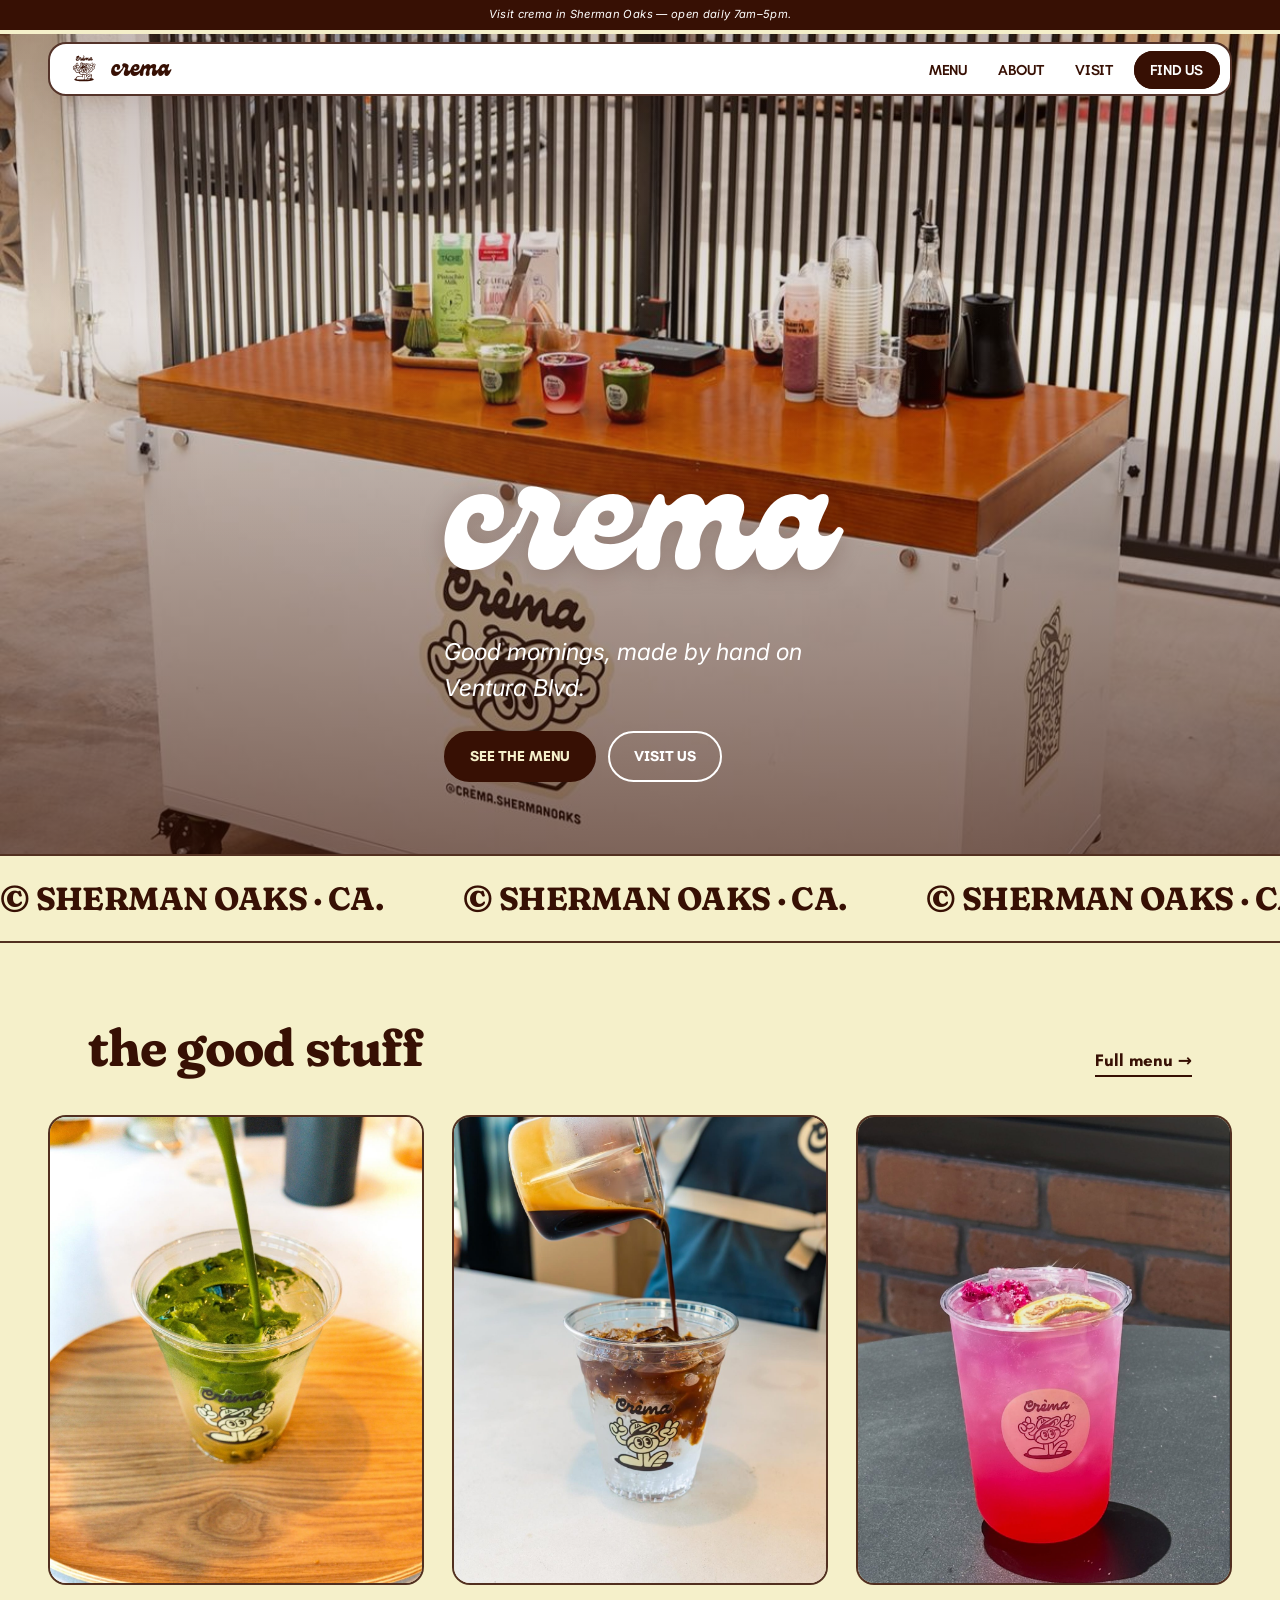
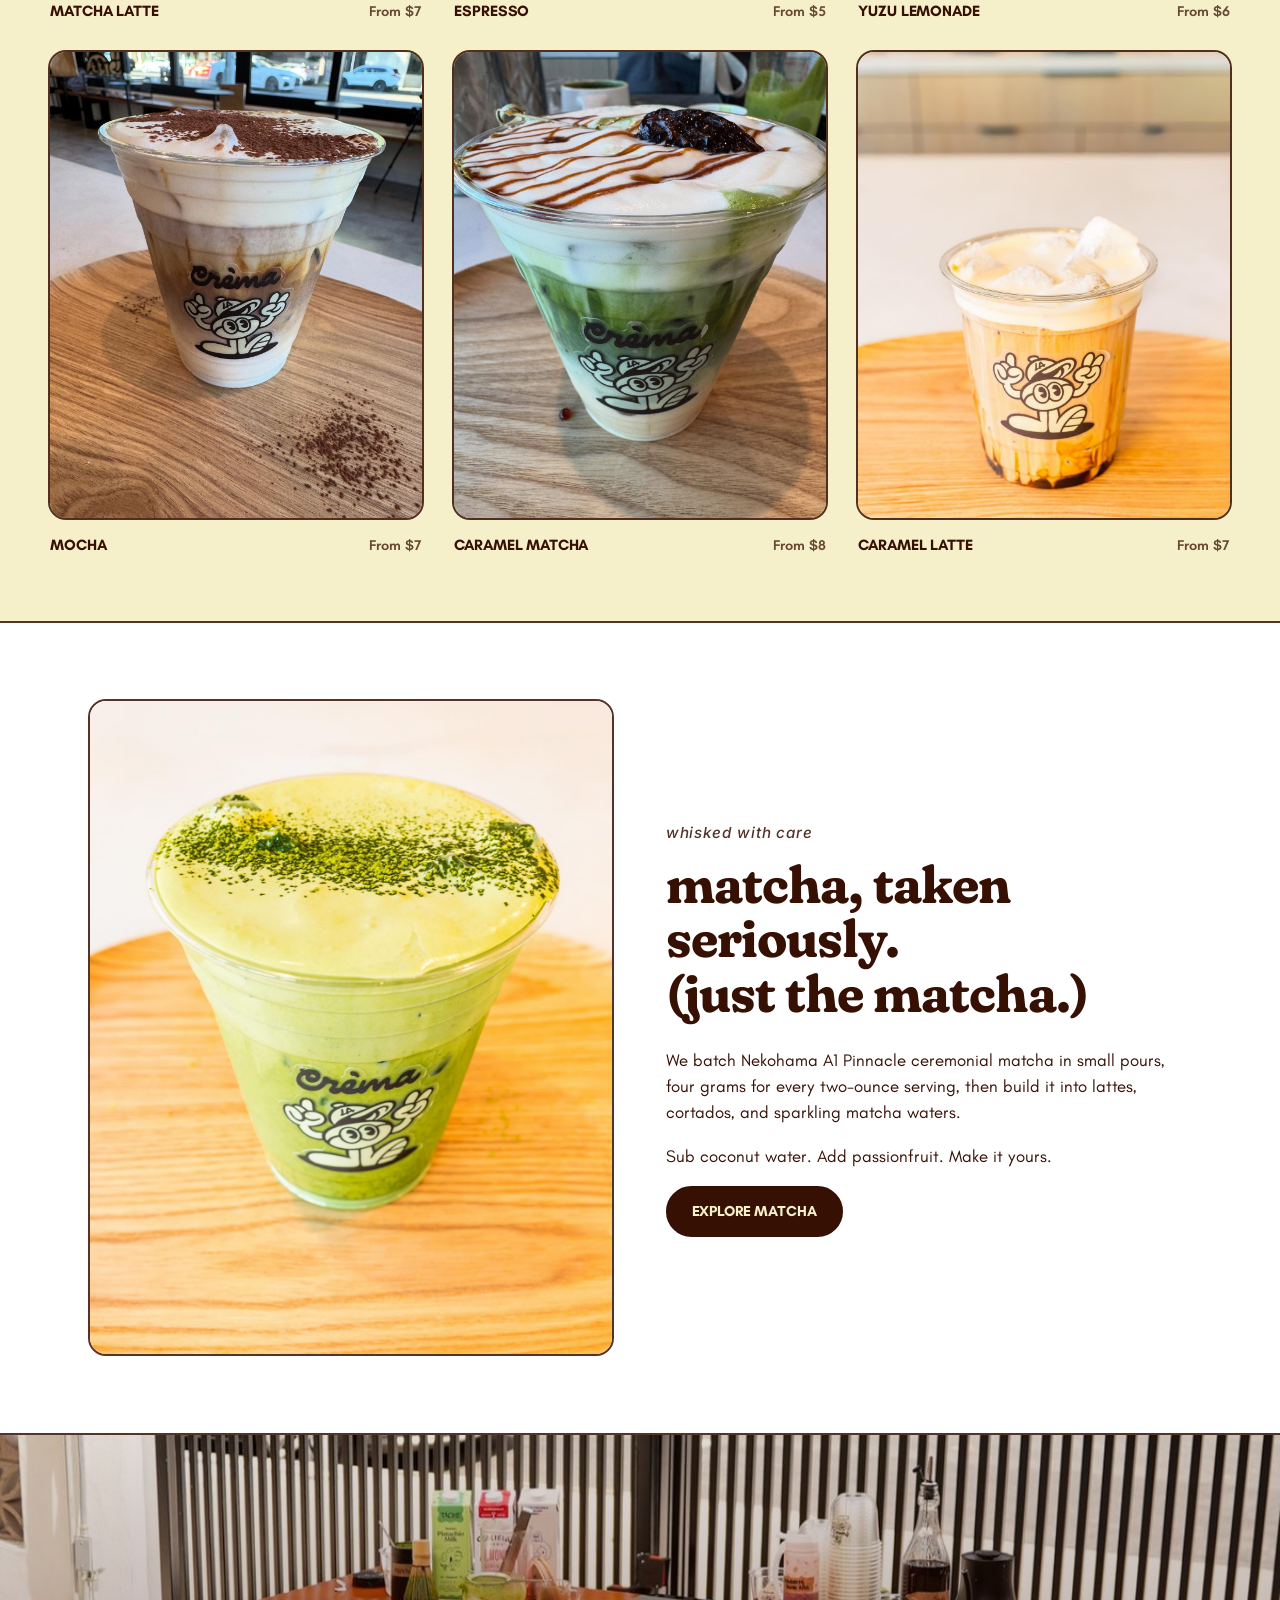
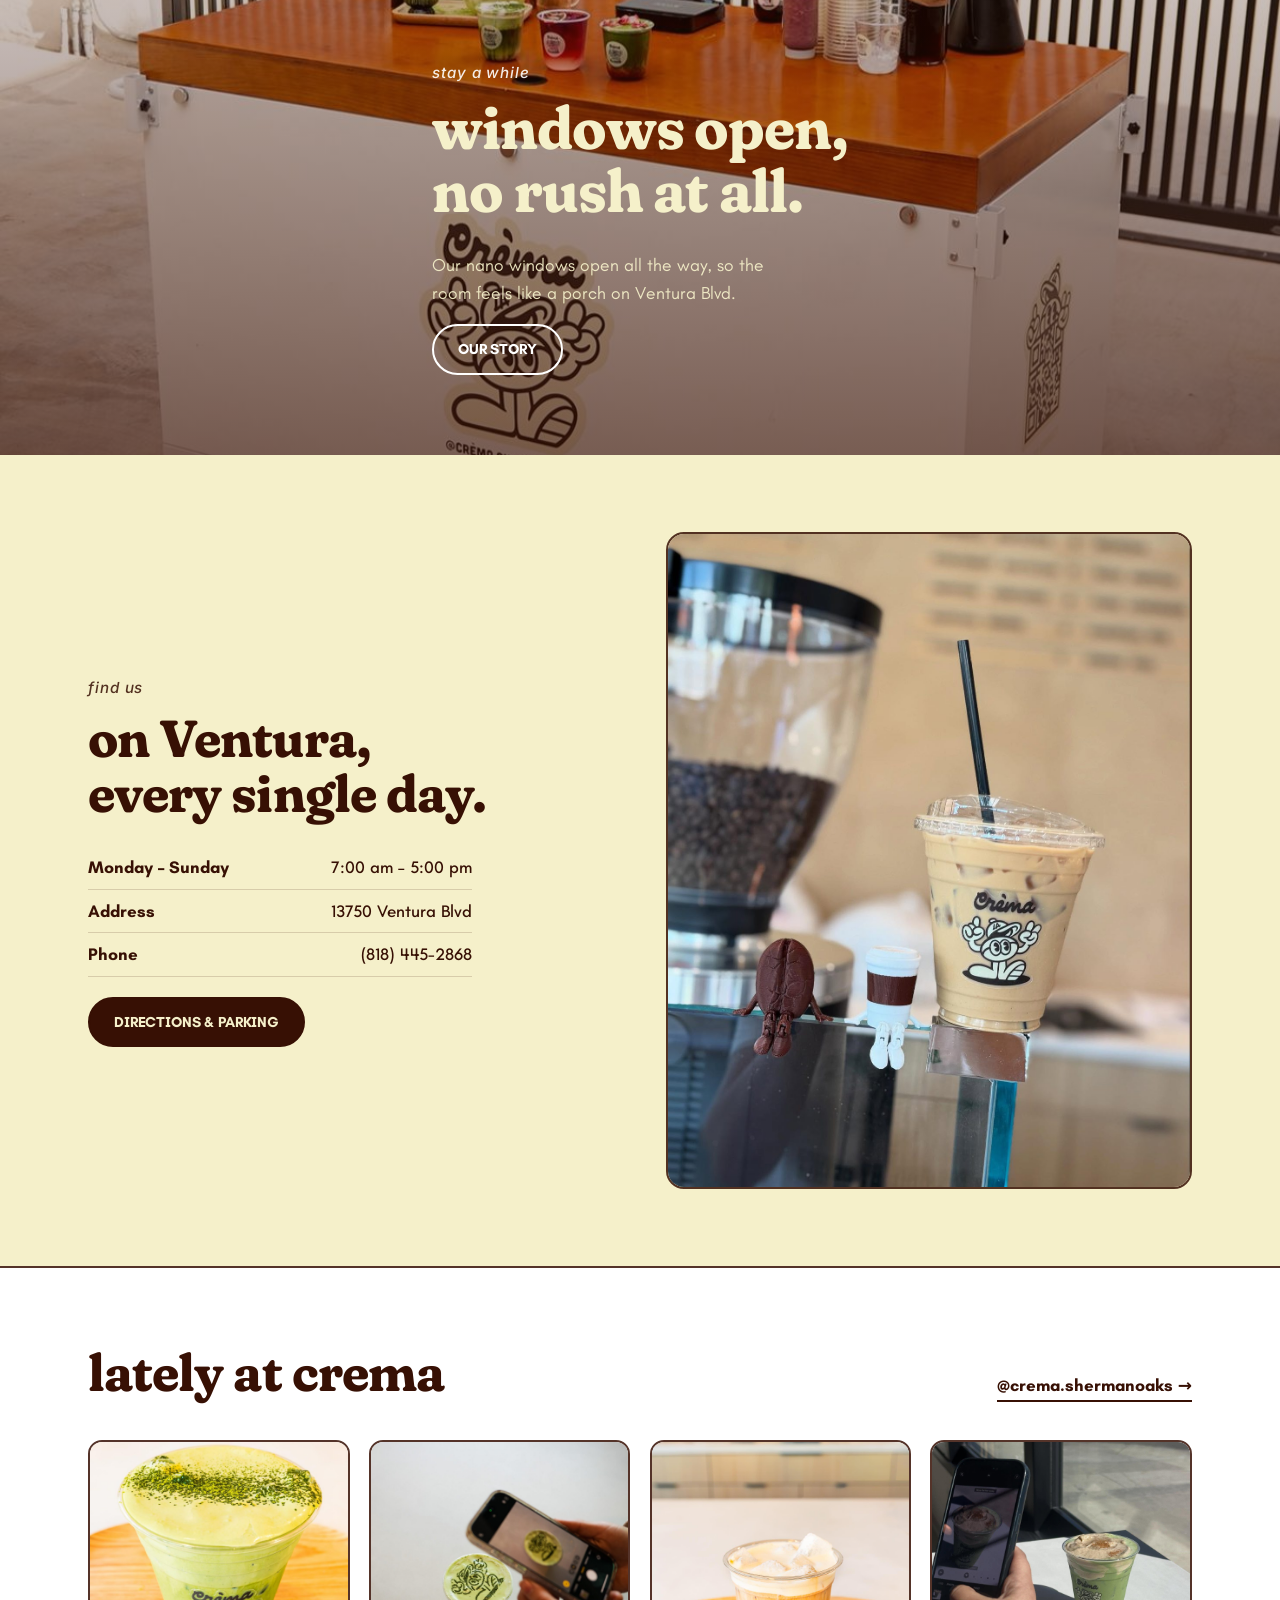
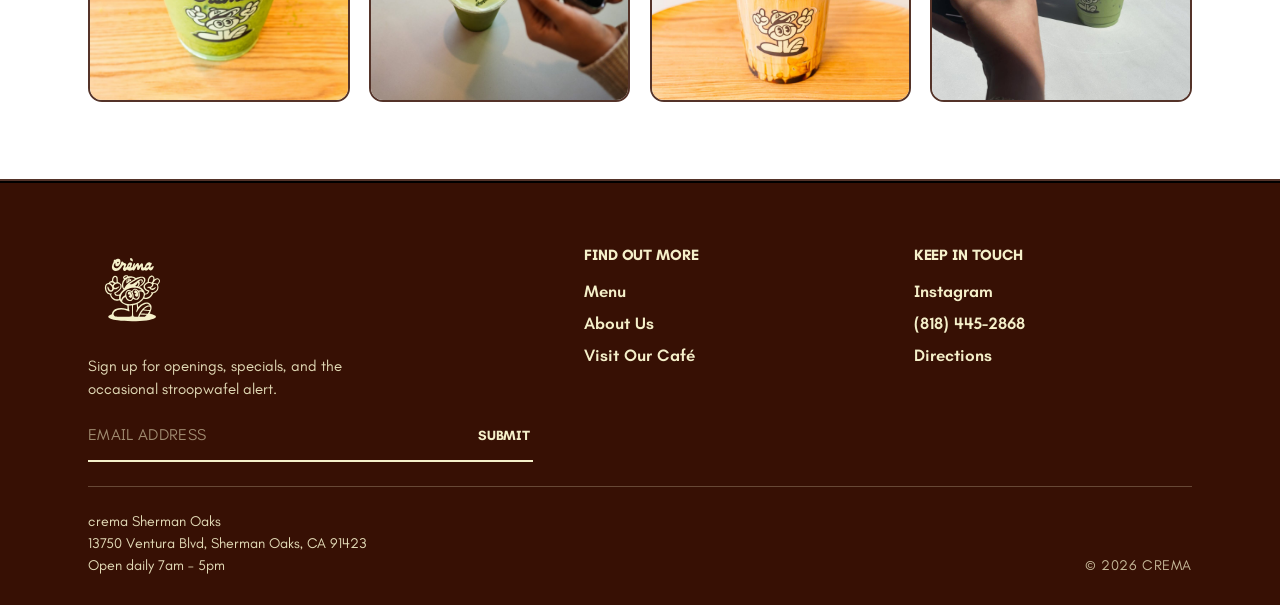
==== commit c4091e11: "Polish refresh hero and announcement transitions Use white type on the header/hero overlays, swap th" ====
--- a/refresh/index.html
+++ b/refresh/index.html
@@ -63,8 +63,8 @@
     <section class="hero-bleed">
       <div class="hero-bleed__media">
         <img
-          src="../assets/img/drink-flatwhite-stroopwafel.jpg"
-          alt="A flat white with latte art beside a stroopwafel"
+          src="../assets/img/space-crema-cart.jpg"
+          alt="The crema cart on Ventura, stocked with matcha and drinks"
           width="1600"
           height="2000"
           fetchpriority="high"
--- a/refresh/css/styles.css
+++ b/refresh/css/styles.css
@@ -134,33 +134,35 @@
   margin-bottom: 0.75rem;
   display: inline-block;
 }
-.kicker.light { color: var(--cream); opacity: 0.9; }
+.kicker.light { color: var(--white); opacity: 0.9; }
 
 /* ============================================================
    Announcement bar
    ============================================================ */
 .announcement-bar {
   background: var(--mahogany);
-  color: var(--cream);
+  color: var(--white);
   position: relative;
   z-index: 60;
-  border-bottom: 1px solid rgba(245, 240, 202, 0.18);
 }
 .announcement-bar__inner {
   position: relative;
   max-width: var(--maxw);
   margin-inline: auto;
-  padding: 0.35rem var(--pad);
+  padding: 0.3rem 2.25rem;
   text-align: center;
-  min-height: 1.75rem;
+  min-height: 1.7rem;
   display: flex;
   align-items: center;
   justify-content: center;
 }
 .announcement-bar__announcements {
   position: relative;
-  min-height: 1.15em;
   width: 100%;
+  height: 1.2em;
+  display: flex;
+  align-items: center;
+  justify-content: center;
 }
 .announcement {
   position: absolute;
@@ -170,15 +172,12 @@
   justify-content: center;
   opacity: 0;
   visibility: hidden;
-  transform: translateY(6px);
-  transition: opacity 0.35s ease, transform 0.35s ease, visibility 0s 0.35s;
+  transition: opacity 0.55s ease, visibility 0s 0.55s;
 }
 .announcement.is-active {
-  position: relative;
   opacity: 1;
   visibility: visible;
-  transform: none;
-  transition: opacity 0.45s ease 0.1s, transform 0.45s ease 0.1s;
+  transition: opacity 0.55s ease;
 }
 .announcement__link {
   color: inherit;
@@ -188,6 +187,7 @@
   font-size: 0.7rem;
   letter-spacing: 0.03em;
   line-height: 1.2;
+  text-align: center;
 }
 .announcement__link:hover { opacity: 0.85; }
 .announcement-bar__controls {
@@ -211,7 +211,7 @@
   border: 0;
   padding: 0.35rem;
   cursor: pointer;
-  color: var(--cream);
+  color: var(--white);
   display: grid;
   place-items: center;
 }
@@ -283,11 +283,11 @@
   transition: background 0.18s ease, color 0.18s ease;
 }
 .nav-links a:hover { background: rgba(55, 16, 4, 0.06); }
-.nav-links a.active { background: var(--mahogany); color: var(--cream); }
+.nav-links a.active { background: var(--mahogany); color: var(--white); }
 .nav-cta {
   margin-left: 0.25rem;
   background: var(--mahogany);
-  color: var(--cream) !important;
+  color: var(--white) !important;
   border: 2px solid var(--mahogany);
 }
 .nav-links a.nav-cta:hover {
@@ -344,7 +344,7 @@
   min-height: min(92vh, 820px);
   display: grid;
   align-items: end;
-  color: var(--cream);
+  color: var(--white);
   overflow: hidden;
 }
 .hero-bleed__media {
@@ -355,14 +355,14 @@
   width: 100%;
   height: 100%;
   object-fit: cover;
-  object-position: center 40%;
+  object-position: center 45%;
 }
 .hero-bleed__shade {
   position: absolute;
   inset: 0;
   background:
-    linear-gradient(180deg, rgba(55, 16, 4, 0.28) 0%, rgba(55, 16, 4, 0.12) 35%, rgba(55, 16, 4, 0.55) 100%),
-    radial-gradient(ellipse at 30% 20%, rgba(245, 240, 202, 0.12), transparent 50%);
+    linear-gradient(180deg, rgba(55, 16, 4, 0.28) 0%, rgba(55, 16, 4, 0.12) 35%, rgba(55, 16, 4, 0.58) 100%),
+    radial-gradient(ellipse at 30% 20%, rgba(255, 255, 255, 0.08), transparent 50%);
 }
 .hero-bleed__content {
   position: relative;
@@ -374,7 +374,7 @@
   font-size: clamp(4.5rem, 16vw, 9.5rem);
   line-height: 0.85;
   margin: 0 0 0.2em;
-  color: var(--cream);
+  color: var(--white);
   text-shadow: 0 2px 24px rgba(55, 16, 4, 0.25);
   animation: hero-rise 0.9s cubic-bezier(0.16, 1, 0.3, 1) both;
 }
@@ -384,6 +384,7 @@
   font-size: clamp(1.15rem, 2.2vw, 1.45rem);
   max-width: 28ch;
   margin: 0 0 1.5rem;
+  color: var(--white);
   animation: hero-rise 0.9s cubic-bezier(0.16, 1, 0.3, 1) 0.12s both;
 }
 .hero-bleed .btn-row {
@@ -460,11 +461,11 @@
 .btn-ghost:hover { background: var(--white); }
 .btn-ghost-light {
   background: transparent;
-  color: var(--cream);
-  border-color: var(--cream);
+  color: var(--white);
+  border-color: var(--white);
 }
 .btn-ghost-light:hover {
-  background: var(--cream);
+  background: var(--white);
   color: var(--mahogany);
 }
 
